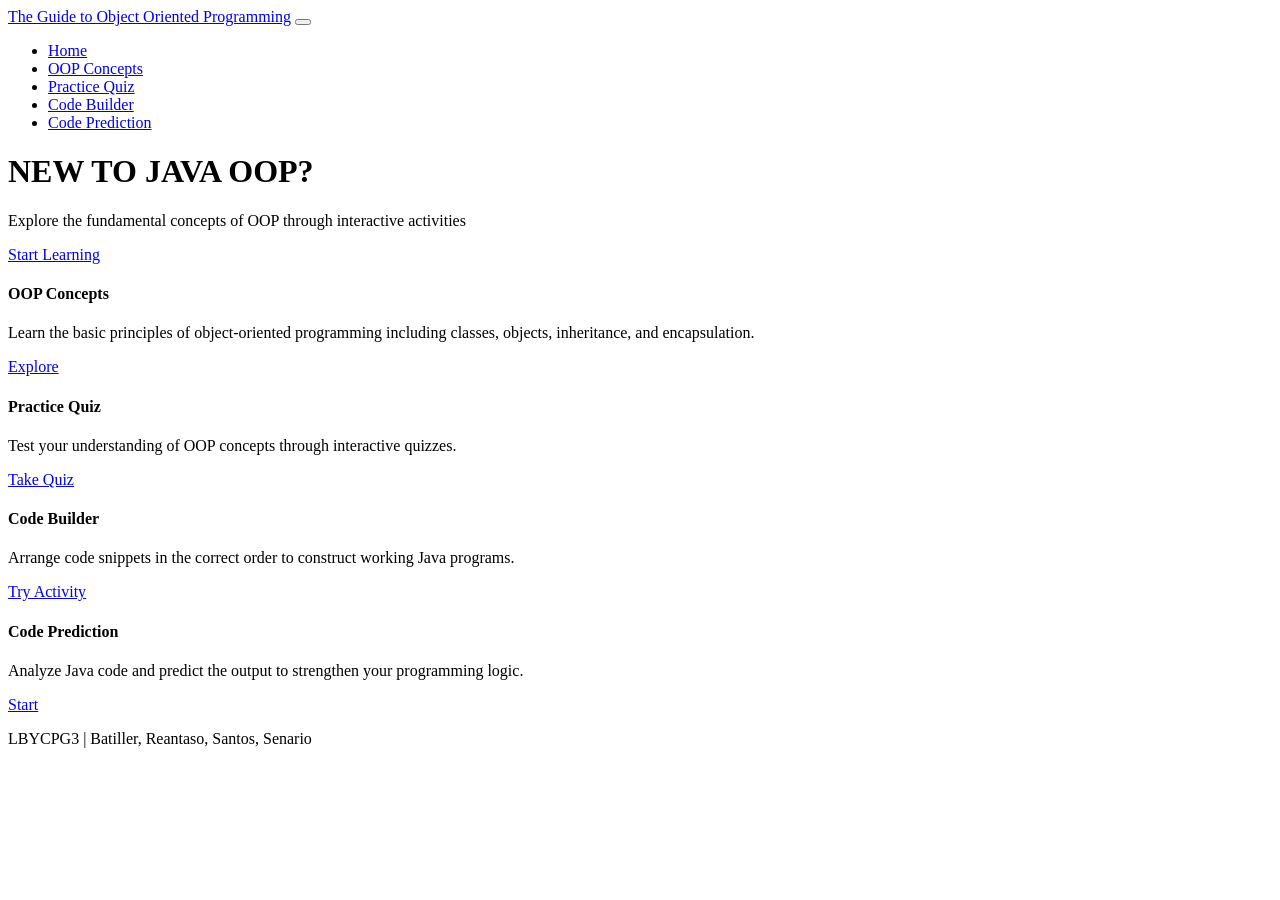
==== html/index.html @ 7b1b432b "index draft" ====
<!DOCTYPE html>
<html lang="en">

<head>
    <meta charset="UTF-8">
    <meta name="viewport" content="width=device-width, initial-scale=1.0">
    <title>Object Oriented Programming</title>

    <!-- Bootstrap CSS -->
    <link rel="stylesheet" href="css/bootstrap.css">

    <!-- Custom CSS -->
    <link rel="stylesheet" href="css/style.css">
</head>

<body>

<!-- NAVIGATION BAR -->
<nav class="navbar navbar-expand-lg navbar-dark bg-dark">
    <div class="container">

        <a class="navbar-brand" href="#">The Guide to Object Oriented Programming</a>

        <button class="navbar-toggler" type="button" data-bs-toggle="collapse" data-bs-target="#navMenu">
            <span class="navbar-toggler-icon"></span>
        </button>

        <div class="collapse navbar-collapse" id="navMenu">

            <ul class="navbar-nav ms-auto">

                <li class="nav-item">
                    <a class="nav-link" href="index.html">Home</a>
                </li>

                <li class="nav-item">
                    <a class="nav-link" href="oop.html">OOP Concepts</a>
                </li>

                <li class="nav-item">
                    <a class="nav-link" href="quiz.html">Practice Quiz</a>
                </li>

                <li class="nav-item">
                    <a class="nav-link" href="dragdrop.html">Code Builder</a>
                </li>

                <li class="nav-item">
                    <a class="nav-link" href="codepredict.html">Code Prediction</a>
                </li>

            </ul>

        </div>
    </div>
</nav>


<!-- MAIN SECTION -->
<header class="bg-primary text-white text-center p-5">

    <div class="container">

        <h1>NEW TO JAVA OOP?</h1> 

        <p class="lead"> <!-- Insert more information here -->
            Explore the fundamental concepts of OOP through interactive activities
        </p>

        <a href="oop.html" class="btn btn-light btn-lg mt-3">
            Start Learning
        </a>

    </div>

</header>


<!-- FEATURES SECTION -->
<section class="container mt-5">

    <div class="row text-center">

        <div class="col-md-3">

            <h4>OOP Concepts</h4>

            <p> <!-- Insert more information here -->
                Learn the basic principles of object-oriented programming including
                classes, objects, inheritance, and encapsulation.
            </p>

            <a href="oop.html" class="btn btn-outline-primary">
                Explore
            </a>

        </div>


        <div class="col-md-3">

            <h4>Practice Quiz</h4>

            <p> <!-- Insert more information here -->
                Test your understanding of OOP concepts through interactive quizzes.
            </p>

            <a href="quiz.html" class="btn btn-outline-primary">
                Take Quiz
            </a>

        </div>


        <div class="col-md-3">

            <h4>Code Builder</h4>

            <p> <!-- Insert more information here -->
                Arrange code snippets in the correct order to construct working
                Java programs.
            </p>

            <a href="dragdrop.html" class="btn btn-outline-primary">
                Try Activity
            </a>

        </div>


        <div class="col-md-3">

            <h4>Code Prediction</h4>

            <p> <!-- Insert more information here -->
                Analyze Java code and predict the output to strengthen your
                programming logic.
            </p>

            <a href="codepredict.html" class="btn btn-outline-primary">
                Start
            </a>

        </div>

    </div>

</section>


<!-- FOOTER -->
<footer class="bg-dark text-white text-center p-3 mt-5">

    <p>
        LBYCPG3 | Batiller, Reantaso, Santos, Senario 
    </p>

</footer>


<!-- Bootstrap JS -->
<script src="js/bootstrap.bundle.min.js"></script>

<!-- JS File -->
<script src="js/main.js"></script>

</body>
</html>
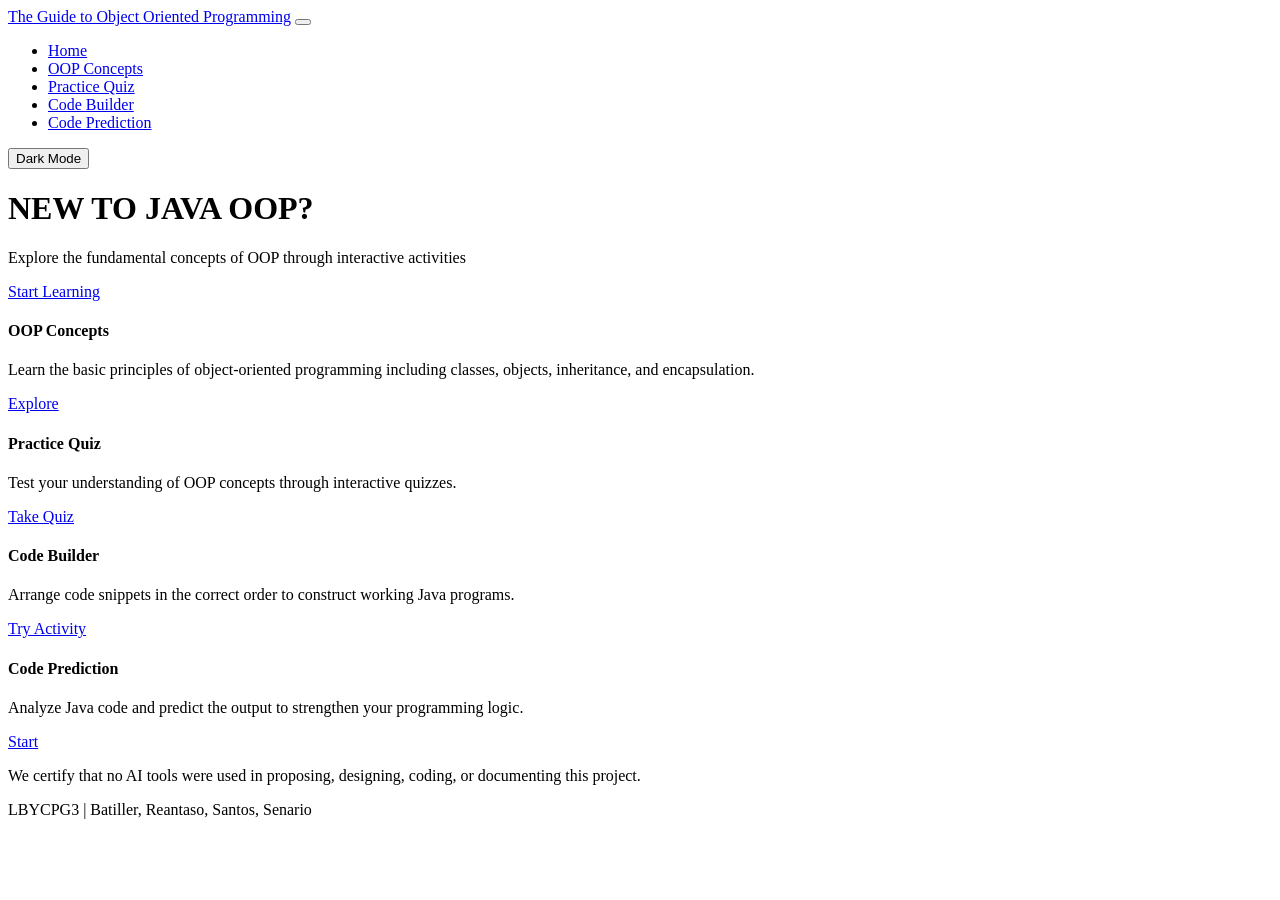
==== commit fc288764: "drag&drop + dark mode implementation" ====
--- a/html/index.html
+++ b/html/index.html
@@ -6,163 +6,165 @@
     <meta name="viewport" content="width=device-width, initial-scale=1.0">
     <title>Object Oriented Programming</title>
 
-    <!-- Bootstrap CSS -->
     <link rel="stylesheet" href="css/bootstrap.css">
+    <link rel="stylesheet" href="../css/style.css">
+    <link id="darkmode-style" rel="stylesheet" href="../css/darkmode.css" disabled>
 
-    <!-- Custom CSS -->
-    <link rel="stylesheet" href="css/style.css">
 </head>
 
 <body>
 
-<!-- NAVIGATION BAR -->
-<nav class="navbar navbar-expand-lg navbar-dark bg-dark">
-    <div class="container">
+    <!-- NAVIGATION BAR -->
+    <nav class="navbar navbar-expand-lg navbar-dark bg-dark">
+        <div class="container">
 
-        <a class="navbar-brand" href="#">The Guide to Object Oriented Programming</a>
+            <a class="navbar-brand" href="#">The Guide to Object Oriented Programming</a>
 
-        <button class="navbar-toggler" type="button" data-bs-toggle="collapse" data-bs-target="#navMenu">
-            <span class="navbar-toggler-icon"></span>
-        </button>
+            <button class="navbar-toggler" type="button" data-bs-toggle="collapse" data-bs-target="#navMenu">
+                <span class="navbar-toggler-icon"></span>
+            </button>
 
-        <div class="collapse navbar-collapse" id="navMenu">
+            <div class="collapse navbar-collapse" id="navMenu">
 
-            <ul class="navbar-nav ms-auto">
+                <ul class="navbar-nav ms-auto">
 
-                <li class="nav-item">
-                    <a class="nav-link" href="index.html">Home</a>
-                </li>
+                    <li class="nav-item">
+                        <a class="nav-link" href="index.html">Home</a>
+                    </li>
 
-                <li class="nav-item">
-                    <a class="nav-link" href="oop.html">OOP Concepts</a>
-                </li>
+                    <li class="nav-item">
+                        <a class="nav-link" href="oop.html">OOP Concepts</a>
+                    </li>
 
-                <li class="nav-item">
-                    <a class="nav-link" href="quiz.html">Practice Quiz</a>
-                </li>
+                    <li class="nav-item">
+                        <a class="nav-link" href="quiz.html">Practice Quiz</a>
+                    </li>
 
-                <li class="nav-item">
-                    <a class="nav-link" href="dragdrop.html">Code Builder</a>
-                </li>
+                    <li class="nav-item">
+                        <a class="nav-link" href="dragdrop.html">Code Builder</a>
+                    </li>
 
-                <li class="nav-item">
-                    <a class="nav-link" href="codepredict.html">Code Prediction</a>
-                </li>
+                    <li class="nav-item">
+                        <a class="nav-link" href="codepredict.html">Code Prediction</a>
+                    </li>
 
-            </ul>
+                </ul>
 
+                <button class="btn btn-outline-light ms-3" onclick="toggleDarkMode()">Dark Mode</button>
+
+            </div>
         </div>
-    </div>
-</nav>
+    </nav>
 
 
-<!-- MAIN SECTION -->
-<header class="bg-primary text-white text-center p-5">
+    <!-- MAIN SECTION -->
+    <header class="bg-primary text-white text-center p-5">
 
-    <div class="container">
+        <div class="container">
 
-        <h1>NEW TO JAVA OOP?</h1> 
+            <h1>NEW TO JAVA OOP?</h1>
 
-        <p class="lead"> <!-- Insert more information here -->
-            Explore the fundamental concepts of OOP through interactive activities
-        </p>
-
-        <a href="oop.html" class="btn btn-light btn-lg mt-3">
-            Start Learning
-        </a>
-
-    </div>
-
-</header>
-
-
-<!-- FEATURES SECTION -->
-<section class="container mt-5">
-
-    <div class="row text-center">
-
-        <div class="col-md-3">
-
-            <h4>OOP Concepts</h4>
-
-            <p> <!-- Insert more information here -->
-                Learn the basic principles of object-oriented programming including
-                classes, objects, inheritance, and encapsulation.
+            <p class="lead"> <!-- Insert more information here -->
+                Explore the fundamental concepts of OOP through interactive activities
             </p>
 
-            <a href="oop.html" class="btn btn-outline-primary">
-                Explore
+            <a href="oop.html" class="btn btn-light btn-lg mt-3">
+                Start Learning
             </a>
 
         </div>
 
+    </header>
 
-        <div class="col-md-3">
 
-            <h4>Practice Quiz</h4>
+    <!-- FEATURES SECTION -->
+    <section class="container mt-5">
 
-            <p> <!-- Insert more information here -->
-                Test your understanding of OOP concepts through interactive quizzes.
-            </p>
+        <div class="row text-center">
 
-            <a href="quiz.html" class="btn btn-outline-primary">
-                Take Quiz
-            </a>
+            <div class="col-md-3">
+
+                <h4>OOP Concepts</h4>
+
+                <p> <!-- Insert more information here -->
+                    Learn the basic principles of object-oriented programming including
+                    classes, objects, inheritance, and encapsulation.
+                </p>
+
+                <a href="oop.html" class="btn btn-outline-primary">
+                    Explore
+                </a>
+
+            </div>
+
+
+            <div class="col-md-3">
+
+                <h4>Practice Quiz</h4>
+
+                <p> <!-- Insert more information here -->
+                    Test your understanding of OOP concepts through interactive quizzes.
+                </p>
+
+                <a href="quiz.html" class="btn btn-outline-primary">
+                    Take Quiz
+                </a>
+
+            </div>
+
+
+            <div class="col-md-3">
+
+                <h4>Code Builder</h4>
+
+                <p> <!-- Insert more information here -->
+                    Arrange code snippets in the correct order to construct working
+                    Java programs.
+                </p>
+
+                <a href="dragdrop.html" class="btn btn-outline-primary">
+                    Try Activity
+                </a>
+
+            </div>
+
+
+            <div class="col-md-3">
+
+                <h4>Code Prediction</h4>
+
+                <p> <!-- Insert more information here -->
+                    Analyze Java code and predict the output to strengthen your
+                    programming logic.
+                </p>
+
+                <a href="codepredict.html" class="btn btn-outline-primary">
+                    Start
+                </a>
+
+            </div>
 
         </div>
 
-
-        <div class="col-md-3">
-
-            <h4>Code Builder</h4>
-
-            <p> <!-- Insert more information here -->
-                Arrange code snippets in the correct order to construct working
-                Java programs.
-            </p>
-
-            <a href="dragdrop.html" class="btn btn-outline-primary">
-                Try Activity
-            </a>
-
-        </div>
+    </section>
 
 
-        <div class="col-md-3">
+    <!-- FOOTER -->
+    <footer class="bg-dark text-white text-center p-3 mt-5">
 
-            <h4>Code Prediction</h4>
+        <p>We certify that no AI tools were used in proposing, designing, coding, or documenting this project.</p>
+        <p>LBYCPG3 | Batiller, Reantaso, Santos, Senario </p>
 
-            <p> <!-- Insert more information here -->
-                Analyze Java code and predict the output to strengthen your
-                programming logic.
-            </p>
-
-            <a href="codepredict.html" class="btn btn-outline-primary">
-                Start
-            </a>
-
-        </div>
-
-    </div>
-
-</section>
+    </footer>
 
 
-<!-- FOOTER -->
-<footer class="bg-dark text-white text-center p-3 mt-5">
+    <!-- Bootstrap JS -->
+    <script src="js/bootstrap.bundle.min.js"></script>
 
-    <p>
-        LBYCPG3 | Batiller, Reantaso, Santos, Senario 
-    </p>
-
-</footer>
-
-
-<!-- Bootstrap JS -->
-<script src="js/bootstrap.bundle.min.js"></script>
-
-<!-- JS File -->
-<script src="js/main.js"></script>
+    <!-- JS File -->
+    <script src="../js/main.js"></script>
+    <script src="../js/darkmode.js"></script>
 
 </body>
+
 </html>
--- a/css/darkmode.css
+++ b/css/darkmode.css
@@ -0,0 +1,24 @@
+/* DARK MODE STYLES */
+
+body {
+    background-color: #121212;
+    color: #ffffff;
+}
+
+.card {
+    background-color: #1e1e1e;
+    color: white;
+}
+
+.navbar {
+    background-color: #000 !important;
+}
+
+.list-group-item {
+    background-color: #1e1e1e;
+    color: white;
+}
+
+footer {
+    background-color: #000;
+}
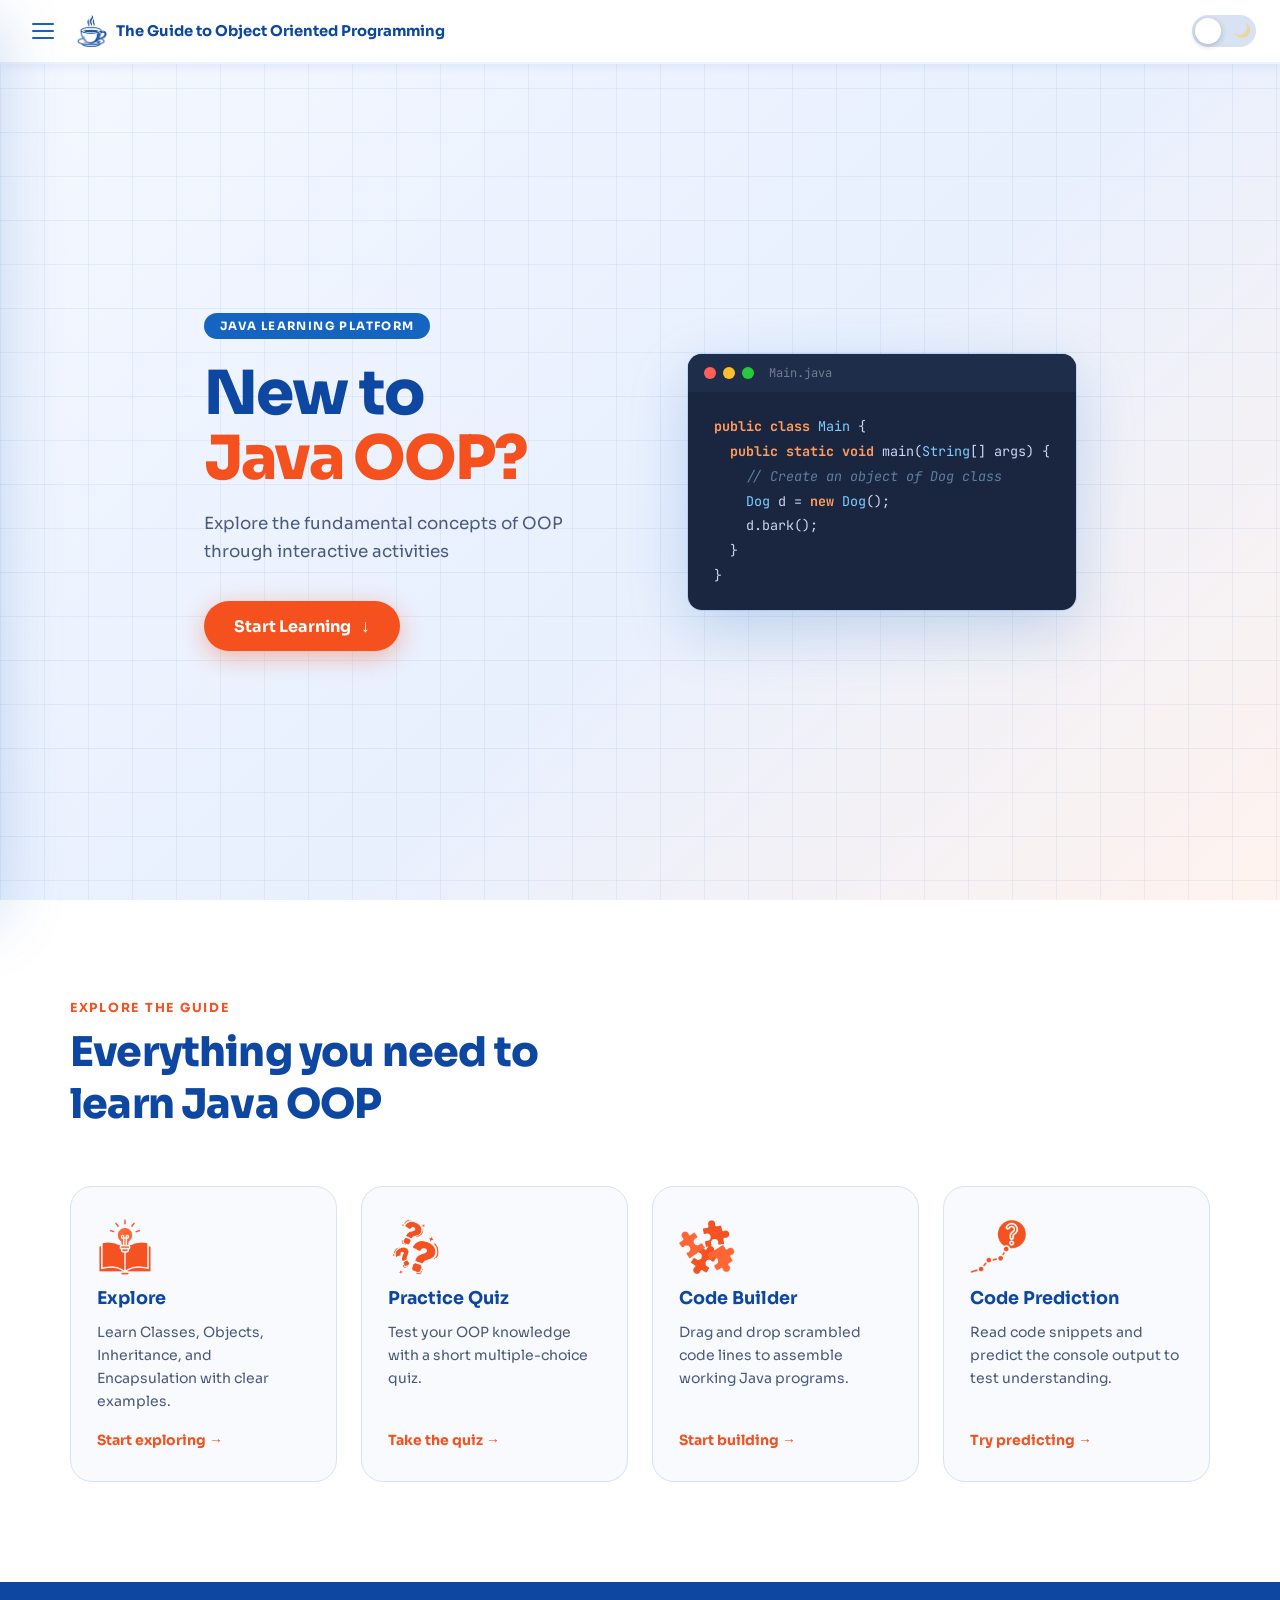
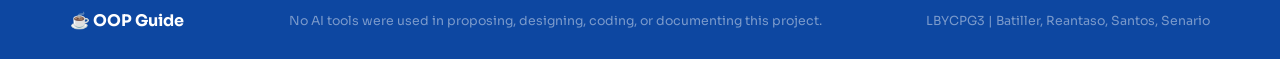
==== commit 8bff4575: "js, html, css, assets" ====
--- a/html/index.html
+++ b/html/index.html
@@ -1,170 +1,123 @@
 <!DOCTYPE html>
 <html lang="en">
-
 <head>
-    <meta charset="UTF-8">
-    <meta name="viewport" content="width=device-width, initial-scale=1.0">
-    <title>Object Oriented Programming</title>
-
-    <link rel="stylesheet" href="css/bootstrap.css">
-    <link rel="stylesheet" href="../css/style.css">
-    <link id="darkmode-style" rel="stylesheet" href="../css/darkmode.css" disabled>
-
+  <meta charset="UTF-8" />
+  <meta name="viewport" content="width=device-width, initial-scale=1.0" />
+  <title>The Guide to Object Oriented Programming</title>
+  <link rel="preconnect" href="https://fonts.googleapis.com" />
+  <link rel="preconnect" href="https://fonts.gstatic.com" crossorigin />
+  <link href="https://fonts.googleapis.com/css2?family=JetBrains+Mono:wght@400;700&family=Sora:wght@300;400;600;700;800&display=swap" rel="stylesheet" />
+  <link rel="stylesheet" href="../css/style.css" />
+  <link rel="stylesheet" id="darkmode-style" href="../css/darkmode.css" disabled />
 </head>
-
 <body>
 
-    <!-- NAVIGATION BAR -->
-    <nav class="navbar navbar-expand-lg navbar-dark bg-dark">
-        <div class="container">
+  <!-- NAVBAR -->
+  <!-- The navigation bar is dynamically loaded here using navbar.js -->
+  <div id="navbar-root"></div>
 
-            <a class="navbar-brand" href="#">The Guide to Object Oriented Programming</a>
+  <!-- HERO SECTION -->
+  <!-- This is the main landing section. Includes background grid, title, subtitle, CTA button, and a sample code window. -->
+  <section class="hero" id="hero">
+    <div class="hero-bg-grid"></div>
+    <div class="hero-content">
+      <!-- Badge showing platform type -->
+      <span class="hero-badge">Java Learning Platform</span>
+      <!-- Main title with emphasis on Java OOP -->
+      <h1 class="hero-title">New to<br><span class="hero-accent">Java OOP?</span></h1>
+      <!-- Short description under the title -->
+      <p class="hero-subtitle">Explore the fundamental concepts of OOP through interactive activities</p>
+      <!-- Call-to-action button linking to features section -->
+      <a href="#features" class="hero-btn">Start Learning <span class="btn-arrow">↓</span></a>
+    </div>
 
-            <button class="navbar-toggler" type="button" data-bs-toggle="collapse" data-bs-target="#navMenu">
-                <span class="navbar-toggler-icon"></span>
-            </button>
+    <!-- Hero visual: shows a sample Java code snippet in a stylized code window -->
+    <div class="hero-visual">
+      <div class="code-window">
+        <div class="code-window-bar">
+          <!-- Red, yellow, green dots imitate a code editor window -->
+          <span class="dot dot-red"></span>
+          <span class="dot dot-yellow"></span>
+          <span class="dot dot-green"></span>
+          <span class="code-window-title">Main.java</span>
+        </div>
+        <div class="code-window-body">
+          <!-- Sample Java code snippet demonstrating object creation and method call -->
+          <span class="kw">public class</span> <span class="cn">Main</span> {<br>
+          &nbsp;&nbsp;<span class="kw">public static void</span> main(<span class="cn">String</span>[] args) {<br>
+          &nbsp;&nbsp;&nbsp;&nbsp;<span class="cm">// Create an object of Dog class</span><br>
+          &nbsp;&nbsp;&nbsp;&nbsp;<span class="cn">Dog</span> d = <span class="kw">new</span> <span class="cn">Dog</span>();<br>
+          &nbsp;&nbsp;&nbsp;&nbsp;d.bark();<br>
+          &nbsp;&nbsp;}<br>
+          }
+        </div>
+      </div>
+    </div>
+  </section>
 
-            <div class="collapse navbar-collapse" id="navMenu">
+  <!-- FEATURES SECTION -->
+  <!-- Lists the core interactive features of the platform: Explore, Quiz, Code Builder, and Code Prediction -->
+  <section class="features" id="features">
+    <div class="features-inner">
+      <p class="features-eyebrow">Explore the Guide</p>
+      <h2 class="features-title">Everything you need to learn Java OOP</h2>
+      <div class="cards-grid">
 
-                <ul class="navbar-nav ms-auto">
+        <!-- Feature card: Explore -->
+        <a href="oop.html" class="feature-card">
+          <div class="feature-card-icon">
+            <img src="assets/explore.png" alt="Explore Icon">
+          </div>
+          <h3 class="feature-card-title">Explore</h3>
+          <p class="feature-card-desc">Learn Classes, Objects, Inheritance, and Encapsulation with clear examples.</p>
+          <span class="feature-card-cta">Start exploring →</span>
+        </a>
 
-                    <li class="nav-item">
-                        <a class="nav-link" href="index.html">Home</a>
-                    </li>
+        <!-- Feature card: Practice Quiz -->
+        <a href="quiz.html" class="feature-card">
+          <div class="feature-card-icon">
+            <img src="assets/practiceQuiz.png" alt="Practice Quiz Icon">
+          </div>
+          <h3 class="feature-card-title">Practice Quiz</h3>
+          <p class="feature-card-desc">Test your OOP knowledge with a short multiple-choice quiz.</p>
+          <span class="feature-card-cta">Take the quiz →</span>
+        </a>
 
-                    <li class="nav-item">
-                        <a class="nav-link" href="oop.html">OOP Concepts</a>
-                    </li>
+        <!-- Feature card: Code Builder -->
+        <a href="dragdrop.html" class="feature-card">
+          <div class="feature-card-icon">
+            <img src="assets/codeBuilder.png" alt="Code Builder Icon">
+          </div>
+          <h3 class="feature-card-title">Code Builder</h3>
+          <p class="feature-card-desc">Drag and drop scrambled code lines to assemble working Java programs.</p>
+          <span class="feature-card-cta">Start building →</span>
+        </a>
 
-                    <li class="nav-item">
-                        <a class="nav-link" href="quiz.html">Practice Quiz</a>
-                    </li>
+        <!-- Feature card: Code Prediction -->
+        <a href="codepredict.html" class="feature-card">
+          <div class="feature-card-icon">
+            <img src="assets/codePrediction.png" alt="Code Prediction Icon">
+          </div>
+          <h3 class="feature-card-title">Code Prediction</h3>
+          <p class="feature-card-desc">Read code snippets and predict the console output to test understanding.</p>
+          <span class="feature-card-cta">Try predicting →</span>
+        </a>
 
-                    <li class="nav-item">
-                        <a class="nav-link" href="dragdrop.html">Code Builder</a>
-                    </li>
+      </div>
+    </div>
+  </section>
 
-                    <li class="nav-item">
-                        <a class="nav-link" href="codepredict.html">Code Prediction</a>
-                    </li>
+  <!-- FOOTER -->
+  <!-- Contains logo and credits for the project -->
+  <footer class="footer">
+    <div class="footer-inner">
+      <span class="footer-logo">☕ OOP Guide</span>
+      <span class="footer-credit">No AI tools were used in proposing, designing, coding, or documenting this project.</span>
+      <span class="footer-credit">LBYCPG3 | Batiller, Reantaso, Santos, Senario</span>
+    </div>
+  </footer>
 
-                </ul>
-
-                <button class="btn btn-outline-light ms-3" onclick="toggleDarkMode()">Dark Mode</button>
-
-            </div>
-        </div>
-    </nav>
-
-
-    <!-- MAIN SECTION -->
-    <header class="bg-primary text-white text-center p-5">
-
-        <div class="container">
-
-            <h1>NEW TO JAVA OOP?</h1>
-
-            <p class="lead"> <!-- Insert more information here -->
-                Explore the fundamental concepts of OOP through interactive activities
-            </p>
-
-            <a href="oop.html" class="btn btn-light btn-lg mt-3">
-                Start Learning
-            </a>
-
-        </div>
-
-    </header>
-
-
-    <!-- FEATURES SECTION -->
-    <section class="container mt-5">
-
-        <div class="row text-center">
-
-            <div class="col-md-3">
-
-                <h4>OOP Concepts</h4>
-
-                <p> <!-- Insert more information here -->
-                    Learn the basic principles of object-oriented programming including
-                    classes, objects, inheritance, and encapsulation.
-                </p>
-
-                <a href="oop.html" class="btn btn-outline-primary">
-                    Explore
-                </a>
-
-            </div>
-
-
-            <div class="col-md-3">
-
-                <h4>Practice Quiz</h4>
-
-                <p> <!-- Insert more information here -->
-                    Test your understanding of OOP concepts through interactive quizzes.
-                </p>
-
-                <a href="quiz.html" class="btn btn-outline-primary">
-                    Take Quiz
-                </a>
-
-            </div>
-
-
-            <div class="col-md-3">
-
-                <h4>Code Builder</h4>
-
-                <p> <!-- Insert more information here -->
-                    Arrange code snippets in the correct order to construct working
-                    Java programs.
-                </p>
-
-                <a href="dragdrop.html" class="btn btn-outline-primary">
-                    Try Activity
-                </a>
-
-            </div>
-
-
-            <div class="col-md-3">
-
-                <h4>Code Prediction</h4>
-
-                <p> <!-- Insert more information here -->
-                    Analyze Java code and predict the output to strengthen your
-                    programming logic.
-                </p>
-
-                <a href="codepredict.html" class="btn btn-outline-primary">
-                    Start
-                </a>
-
-            </div>
-
-        </div>
-
-    </section>
-
-
-    <!-- FOOTER -->
-    <footer class="bg-dark text-white text-center p-3 mt-5">
-
-        <p>We certify that no AI tools were used in proposing, designing, coding, or documenting this project.</p>
-        <p>LBYCPG3 | Batiller, Reantaso, Santos, Senario </p>
-
-    </footer>
-
-
-    <!-- Bootstrap JS -->
-    <script src="js/bootstrap.bundle.min.js"></script>
-
-    <!-- JS File -->
-    <script src="../js/main.js"></script>
-    <script src="../js/darkmode.js"></script>
-
-</body>
-
-</html>+  <!-- Scripts -->
+  <!-- Navbar and main JS functionalities -->
+  <script src="../js/navbar.js"></script>
+  <script src="../js/main.js"></script>
--- a/css/style.css
+++ b/css/style.css
@@ -0,0 +1,710 @@
+
+
+/* ---------- CSS VARIABLES ---------- */
+:root {
+  --java-blue:        #1565C0;
+  --java-blue-light:  #1E88E5;
+  --java-blue-dark:   #0D47A1;
+  --java-orange:      #F4511E;
+  --java-orange-light:#FF7043;
+  --java-orange-dark: #BF360C;
+
+  --white:      #FFFFFF;
+  --off-white:  #F5F8FF;
+  --gray-50:    #F8FAFD;
+  --gray-100:   #EEF2F9;
+  --gray-200:   #D8E2F3;
+  --gray-400:   #9AAAC8;
+  --gray-600:   #4A5A7A;
+  --gray-800:   #1A2540;
+
+  --nav-h:      64px;
+  --sidebar-w:  272px;
+
+  --r-sm: 8px;
+  --r-md: 14px;
+  --r-lg: 22px;
+
+  --sh-sm: 0 2px 10px rgba(21,101,192,0.10);
+  --sh-md: 0 8px 28px rgba(21,101,192,0.15);
+  --sh-lg: 0 20px 60px rgba(21,101,192,0.22);
+
+  --ease: 0.28s cubic-bezier(0.4,0,0.2,1);
+
+  --font: 'Sora', sans-serif;
+  --mono: 'JetBrains Mono', monospace;
+}
+
+/* ---------- RESET ---------- */
+*, *::before, *::after {
+  box-sizing: border-box;
+  margin: 0;
+  padding: 0;
+}
+
+html {
+  scroll-behavior: smooth;
+}
+
+body {
+  font-family: var(--font);
+  background: var(--off-white);
+  color: var(--gray-800);
+  min-height: 100vh;
+  overflow-x: hidden;
+}
+
+a {
+  text-decoration: none;
+  color: inherit;
+}
+
+/* =============================================
+   SIDEBAR OVERLAY
+   ============================================= */
+.sidebar-overlay {
+  position: fixed;
+  inset: 0;
+  background: rgba(13, 47, 100, 0.42);
+  backdrop-filter: blur(3px);
+  z-index: 200;
+  opacity: 0;
+  pointer-events: none;
+  transition: opacity var(--ease);
+}
+
+.sidebar-overlay.active {
+  opacity: 1;
+  pointer-events: all;
+}
+
+/* =============================================
+   SIDEBAR
+   ============================================= */
+.sidebar {
+  position: fixed;
+  top: 0;
+  left: 0;
+  height: 100%;
+  width: var(--sidebar-w);
+  background: var(--java-blue-dark);
+  z-index: 300;
+  display: flex;
+  flex-direction: column;
+  transform: translateX(calc(-1 * var(--sidebar-w)));
+  transition: transform var(--ease);
+  box-shadow: var(--sh-lg);
+}
+
+.sidebar.open {
+  transform: translateX(0);
+}
+
+.sidebar-header {
+  display: flex;
+  align-items: center;
+  justify-content: space-between;
+  padding: 22px 20px 16px;
+  border-bottom: 1px solid rgba(255, 255, 255, 0.10);
+}
+
+.sidebar-logo {
+  display: flex;
+  align-items: center;
+  gap: 10px;
+}
+
+.sidebar-logo-icon {
+  font-size: 1.4rem;
+}
+
+.sidebar-logo-text {
+  font-family: var(--font);
+  font-weight: 700;
+  font-size: 1rem;
+  color: var(--white);
+  letter-spacing: 0.01em;
+}
+
+.sidebar-close {
+  background: rgba(255, 255, 255, 0.10);
+  border: none;
+  color: var(--white);
+  width: 34px;
+  height: 34px;
+  border-radius: 50%;
+  cursor: pointer;
+  font-size: 0.85rem;
+  display: flex;
+  align-items: center;
+  justify-content: center;
+  transition: background var(--ease);
+}
+
+.sidebar-close:hover {
+  background: var(--java-orange);
+}
+
+.sidebar-nav {
+  flex: 1;
+  padding: 18px 12px;
+  display: flex;
+  flex-direction: column;
+  gap: 4px;
+  overflow-y: auto;
+}
+
+.sidebar-link {
+  display: flex;
+  align-items: center;
+  gap: 12px;
+  padding: 12px 14px;
+  border-radius: var(--r-sm);
+  color: rgba(255, 255, 255, 0.72);
+  font-size: 0.92rem;
+  font-weight: 500;
+  transition: background var(--ease), color var(--ease);
+}
+
+.sidebar-link:hover {
+  background: rgba(255, 255, 255, 0.10);
+  color: var(--white);
+}
+
+.sidebar-link.active {
+  background: var(--java-orange);
+  color: var(--white);
+  font-weight: 700;
+}
+
+/* ---------- IMAGE ICONS ---------- */
+.sidebar-link-icon {
+  width: 20px;
+  height: 20px;
+  object-fit: contain;
+  flex-shrink: 0;
+}
+
+.feature-card-icon {
+  width: 56px;
+  height: 56px;
+  display: flex;
+  align-items: center;
+  justify-content: center;
+}
+
+.feature-card-icon img {
+  width: 100%;
+  height: 100%;
+  object-fit: contain;
+}
+
+.sidebar-footer {
+  padding: 16px 20px;
+  border-top: 1px solid rgba(255, 255, 255, 0.10);
+}
+
+.sidebar-footer p {
+  color: rgba(255, 255, 255, 0.42);
+  font-size: 0.75rem;
+  line-height: 1.8;
+}
+
+/* =============================================
+   TOP NAVBAR
+   ============================================= */
+.topnav {
+  position: fixed;
+  top: 0;
+  left: 0;
+  right: 0;
+  height: var(--nav-h);
+  background: var(--white);
+  border-bottom: 2px solid var(--gray-100);
+  z-index: 100;
+  display: flex;
+  align-items: center;
+  justify-content: space-between;
+  padding: 0 24px;
+  gap: 16px;
+  box-shadow: var(--sh-sm);
+  transition: box-shadow var(--ease);
+}
+
+.topnav.scrolled {
+  box-shadow: var(--sh-md);
+}
+
+.topnav-left {
+  display: flex;
+  align-items: center;
+  gap: 14px;
+  flex-shrink: 0;
+}
+
+.hamburger {
+  background: none;
+  border: none;
+  cursor: pointer;
+  width: 38px;
+  height: 38px;
+  display: flex;
+  flex-direction: column;
+  justify-content: center;
+  align-items: center;
+  gap: 5px;
+  border-radius: var(--r-sm);
+  padding: 6px;
+  transition: background var(--ease);
+  flex-shrink: 0;
+}
+
+.hamburger:hover {
+  background: var(--gray-100);
+}
+
+.hamburger span {
+  display: block;
+  width: 22px;
+  height: 2px;
+  background: var(--java-blue);
+  border-radius: 2px;
+  transition: transform var(--ease), opacity var(--ease);
+}
+
+.topnav-brand {
+  display: flex;
+  align-items: center;
+  gap: 8px;
+  font-weight: 700;
+  font-size: 0.92rem;
+  color: var(--java-blue-dark);
+}
+
+.nav-logo {
+  width: 32px;
+  height: 32px;
+  object-fit: contain;
+  flex-shrink: 0;
+}
+
+.brand-text {
+  display: none;
+}
+
+.topnav-links {
+  display: none;
+  align-items: center;
+  gap: 4px;
+  margin-left: auto;
+}
+
+.topnav-link {
+  padding: 6px 14px;
+  border-radius: 20px;
+  font-size: 0.875rem;
+  font-weight: 600;
+  color: var(--gray-600);
+  transition: background var(--ease), color var(--ease);
+}
+
+.topnav-link:hover {
+  background: var(--gray-100);
+  color: var(--java-blue);
+}
+
+.topnav-link.active {
+  background: var(--java-blue);
+  color: var(--white);
+}
+
+/* ---------- DARK MODE TOGGLE SWITCH ---------- */
+.darkmode-toggle {
+  display: flex;
+  align-items: center;
+  flex-shrink: 0;
+  cursor: pointer;
+  gap: 0;
+}
+
+/* The pill track */
+.toggle-track {
+  position: relative;
+  width: 64px;
+  height: 32px;
+  border-radius: 32px;
+  background: var(--gray-200);
+  transition: background 0.35s ease;
+  display: flex;
+  align-items: center;
+  padding: 0 5px;
+  justify-content: space-between;
+  border: none;
+  cursor: pointer;
+  outline: none;
+}
+
+/* Icon inside the track — sun on left, moon on right */
+.toggle-track .icon-sun,
+.toggle-track .icon-moon {
+  font-size: 0.85rem;
+  line-height: 1;
+  z-index: 1;
+  transition: opacity 0.3s ease;
+  user-select: none;
+}
+
+.toggle-track .icon-sun  { opacity: 1; }
+.toggle-track .icon-moon { opacity: 0.4; }
+
+/* The sliding knob */
+.toggle-knob {
+  position: absolute;
+  top: 3px;
+  left: 3px;
+  width: 26px;
+  height: 26px;
+  border-radius: 50%;
+  background: var(--white);
+  box-shadow: 0 2px 6px rgba(0,0,0,0.20);
+  transition: transform 0.35s cubic-bezier(0.4,0,0.2,1), background 0.35s ease;
+  z-index: 2;
+}
+
+/* DARK STATE — applied via JS class on the button */
+.toggle-track.dark {
+  background: #1a1a1a;
+}
+.toggle-track.dark .icon-sun  { opacity: 0.35; }
+.toggle-track.dark .icon-moon { opacity: 1; }
+.toggle-track.dark .toggle-knob {
+  transform: translateX(32px);
+  background: #f0f0f0;
+}
+
+/* =============================================
+   HERO
+   ============================================= */
+.hero {
+  min-height: 100vh;
+  padding-top: var(--nav-h);
+  display: flex;
+  align-items: center;
+  justify-content: center;
+  gap: 64px;
+  padding-left: 60px;
+  padding-right: 60px;
+  position: relative;
+  background: linear-gradient(135deg, var(--off-white) 0%, #E8F0FE 55%, #FFF3EE 100%);
+  overflow: hidden;
+}
+
+.hero-bg-grid {
+  position: absolute;
+  inset: 0;
+  background-image:
+    linear-gradient(rgba(21, 101, 192, 0.07) 1px, transparent 1px),
+    linear-gradient(90deg, rgba(21, 101, 192, 0.07) 1px, transparent 1px);
+  background-size: 44px 44px;
+  pointer-events: none;
+}
+
+.hero-content {
+  max-width: 500px;
+  z-index: 1;
+  animation: fadeSlideUp 0.65s ease both;
+}
+
+.hero-badge {
+  display: inline-block;
+  background: var(--java-blue);
+  color: var(--white);
+  font-size: 0.72rem;
+  font-weight: 700;
+  letter-spacing: 0.12em;
+  text-transform: uppercase;
+  padding: 6px 16px;
+  border-radius: 20px;
+  margin-bottom: 22px;
+}
+
+.hero-title {
+  font-size: clamp(2.4rem, 5.5vw, 3.8rem);
+  font-weight: 800;
+  line-height: 1.08;
+  color: var(--java-blue-dark);
+  margin-bottom: 18px;
+  letter-spacing: -0.03em;
+}
+
+.hero-accent {
+  color: var(--java-orange);
+}
+
+.hero-subtitle {
+  font-size: 1.05rem;
+  color: var(--gray-600);
+  line-height: 1.65;
+  margin-bottom: 36px;
+  font-weight: 400;
+  max-width: 420px;
+}
+
+.hero-btn {
+  display: inline-flex;
+  align-items: center;
+  gap: 10px;
+  background: var(--java-orange);
+  color: var(--white);
+  font-family: var(--font);
+  font-weight: 700;
+  font-size: 1rem;
+  padding: 14px 30px;
+  border-radius: 50px;
+  border: none;
+  cursor: pointer;
+  box-shadow: 0 6px 24px rgba(244, 81, 30, 0.38);
+  transition: transform var(--ease), box-shadow var(--ease), background var(--ease);
+}
+
+.hero-btn:hover {
+  background: var(--java-orange-dark);
+  transform: translateY(-2px);
+  box-shadow: 0 12px 36px rgba(244, 81, 30, 0.44);
+}
+
+.btn-arrow {
+  font-size: 1.1rem;
+  transition: transform var(--ease);
+}
+
+.hero-btn:hover .btn-arrow {
+  transform: translateY(3px);
+}
+
+/* CODE WINDOW */
+.hero-visual {
+  z-index: 1;
+  animation: fadeSlideUp 0.65s 0.18s ease both;
+  flex-shrink: 0;
+}
+
+.code-window {
+  background: var(--gray-800);
+  border-radius: var(--r-md);
+  overflow: hidden;
+  box-shadow: var(--sh-lg), 0 0 0 1px rgba(21,101,192,0.15);
+  min-width: 320px;
+  max-width: 400px;
+  animation: floatWindow 4s ease-in-out infinite;
+}
+
+@keyframes floatWindow {
+  0%, 100% { transform: translateY(0); }
+  50%       { transform: translateY(-10px); }
+}
+
+.code-window-bar {
+  background: #1e2d4a;
+  padding: 11px 16px;
+  display: flex;
+  align-items: center;
+  gap: 7px;
+}
+
+.dot {
+  width: 12px;
+  height: 12px;
+  border-radius: 50%;
+}
+
+.dot-red    { background: #FF5F56; }
+.dot-yellow { background: #FFBD2E; }
+.dot-green  { background: #27C93F; }
+
+.code-window-title {
+  font-family: var(--mono);
+  font-size: 0.75rem;
+  color: rgba(255,255,255,0.38);
+  margin-left: 8px;
+}
+
+.code-window-body {
+  font-family: var(--mono);
+  font-size: 0.84rem;
+  line-height: 1.85;
+  padding: 22px 26px;
+  color: #C9D8F5;
+  overflow-x: auto;
+}
+
+.kw { color: #FF9D5C; font-weight: 700; }
+.cn { color: #7ECFFF; }
+.cm { color: #5d7fa0; font-style: italic; }
+
+/* =============================================
+   FEATURES SECTION
+   ============================================= */
+.features {
+  background: var(--white);
+  padding: 100px 60px;
+}
+
+.features-inner {
+  max-width: 1140px;
+  margin: 0 auto;
+}
+
+.features-eyebrow {
+  font-size: 0.78rem;
+  font-weight: 700;
+  letter-spacing: 0.14em;
+  text-transform: uppercase;
+  color: var(--java-orange);
+  margin-bottom: 10px;
+}
+
+.features-title {
+  font-size: clamp(1.8rem, 3.2vw, 2.6rem);
+  font-weight: 800;
+  color: var(--java-blue-dark);
+  margin-bottom: 56px;
+  letter-spacing: -0.02em;
+  max-width: 560px;
+}
+
+.cards-grid {
+  display: grid;
+  grid-template-columns: repeat(4, 1fr);
+  gap: 24px;
+}
+
+.feature-card {
+  background: var(--gray-50);
+  border: 1.5px solid var(--gray-200);
+  border-radius: var(--r-lg);
+  padding: 32px 26px;
+  display: flex;
+  flex-direction: column;
+  gap: 12px;
+  position: relative;
+  overflow: hidden;
+  transition: transform var(--ease), box-shadow var(--ease), border-color var(--ease);
+}
+
+.feature-card::after {
+  content: '';
+  position: absolute;
+  bottom: 0; left: 0; right: 0;
+  height: 4px;
+  background: linear-gradient(90deg, var(--java-blue), var(--java-orange));
+  transform: scaleX(0);
+  transform-origin: left;
+  transition: transform var(--ease);
+}
+
+.feature-card:hover {
+  transform: translateY(-6px);
+  box-shadow: var(--sh-md);
+  border-color: var(--java-blue-light);
+}
+
+.feature-card:hover::after {
+  transform: scaleX(1);
+}
+
+.feature-card-title {
+  font-size: 1.1rem;
+  font-weight: 700;
+  color: var(--java-blue-dark);
+}
+
+.feature-card-desc {
+  font-size: 0.875rem;
+  color: var(--gray-600);
+  line-height: 1.65;
+  flex: 1;
+}
+
+.feature-card-cta {
+  font-size: 0.875rem;
+  font-weight: 700;
+  color: var(--java-orange);
+  margin-top: 6px;
+  display: inline-block;
+  transition: letter-spacing var(--ease);
+}
+
+.feature-card:hover .feature-card-cta {
+  letter-spacing: 0.03em;
+}
+
+/* =============================================
+   FOOTER
+   ============================================= */
+.footer {
+  background: var(--java-blue-dark);
+  padding: 28px 60px;
+}
+
+.footer-inner {
+  max-width: 1140px;
+  margin: 0 auto;
+  display: flex;
+  align-items: center;
+  justify-content: space-between;
+  flex-wrap: wrap;
+  gap: 10px;
+}
+
+.footer-logo {
+  font-size: 1rem;
+  font-weight: 700;
+  color: var(--white);
+}
+
+.footer-credit {
+  font-size: 0.78rem;
+  color: rgba(255,255,255,0.45);
+}
+
+/* =============================================
+   ANIMATIONS
+   ============================================= */
+@keyframes fadeSlideUp {
+  from { opacity: 0; transform: translateY(30px); }
+  to   { opacity: 1; transform: translateY(0); }
+}
+
+/* =============================================
+   RESPONSIVE
+   ============================================= */
+@media (min-width: 960px) {
+  .topnav-links { display: flex; }
+  .brand-text   { display: inline; }
+}
+
+@media (max-width: 1024px) {
+  .cards-grid { grid-template-columns: repeat(2, 1fr); }
+}
+
+@media (max-width: 860px) {
+  .hero {
+    flex-direction: column;
+    padding: 100px 28px 70px;
+    gap: 44px;
+    text-align: center;
+    min-height: auto;
+  }
+  .hero-subtitle { margin-left: auto; margin-right: auto; }
+  .hero-visual { width: 100%; }
+  .code-window { max-width: 100%; min-width: unset; }
+  .features { padding: 70px 28px; }
+  .footer   { padding: 24px 28px; }
+  .footer-inner { flex-direction: column; text-align: center; }
+}
+
+@media (max-width: 560px) {
+  .cards-grid { grid-template-columns: 1fr; }
+  .darkmode-btn { display: none; }
+}
--- a/css/darkmode.css
+++ b/css/darkmode.css
@@ -1,24 +1,117 @@
-/* DARK MODE STYLES */
+/* =============================================
+   CPG3 OOP GUIDE — darkmode.css
+   Dark theme — high readability
+   ============================================= */
 
+/* ---------- BASE ---------- */
 body {
-    background-color: #121212;
-    color: #ffffff;
+  background: #111827;
+  color: #e2e8f0;
 }
 
-.card {
-    background-color: #1e1e1e;
-    color: white;
+/* ---------- NAVBAR ---------- */
+.topnav {
+  background: #0f172a;
+  border-bottom-color: #1e293b;
+  box-shadow: 0 2px 10px rgba(0,0,0,0.4);
 }
 
-.navbar {
-    background-color: #000 !important;
+.topnav-brand      { color: #e2e8f0; }
+.hamburger span    { background: #94b4d4; }
+.topnav-link       { color: #94b4d4; }
+.topnav-link:hover { background: rgba(148,180,212,0.12); color: #e2e8f0; }
+.topnav-link.active { background: #1d4ed8; color: #ffffff; }
+
+.darkmode-btn {
+  border-color: #1e293b;
+  color: #94b4d4;
+}
+.darkmode-btn:hover {
+  border-color: #3b82f6;
+  color: #e2e8f0;
+  background: rgba(59,130,246,0.12);
 }
 
-.list-group-item {
-    background-color: #1e1e1e;
-    color: white;
+/* ---------- SIDEBAR ---------- */
+.sidebar              { background: #0f172a; }
+.sidebar-header       { border-bottom-color: #1e293b; }
+.sidebar-logo-text    { color: #e2e8f0; }
+.sidebar-close        { background: rgba(255,255,255,0.08); color: #94b4d4; }
+.sidebar-close:hover  { background: #f4511e; color: #fff; }
+.sidebar-link         { color: #94b4d4; }
+.sidebar-link:hover   { background: rgba(255,255,255,0.08); color: #e2e8f0; }
+.sidebar-link.active  { background: #1d4ed8; color: #ffffff; }
+.sidebar-footer       { border-top-color: #1e293b; }
+.sidebar-footer p     { color: #475569; }
+.sidebar-overlay      { background: rgba(0,0,0,0.65); }
+
+/* ---------- HERO ---------- */
+.hero {
+  background: linear-gradient(135deg, #0f172a 0%, #111827 55%, #1c1007 100%);
+}
+.hero-bg-grid {
+  background-image:
+    linear-gradient(rgba(59,130,246,0.07) 1px, transparent 1px),
+    linear-gradient(90deg, rgba(59,130,246,0.07) 1px, transparent 1px);
+}
+.hero-badge    { background: #1d4ed8; color: #ffffff; }
+.hero-title    { color: #f1f5f9; }
+.hero-accent   { color: #fb923c; }
+.hero-subtitle { color: #94b4d4; }
+
+/* ---------- FEATURES ---------- */
+.features            { background: #0f172a; }
+.features-eyebrow    { color: #fb923c; }
+.features-title      { color: #f1f5f9; }
+.features-subtitle   { color: #94b4d4; }
+
+.feature-card            { background: #1e293b; border-color: #334155; }
+.feature-card:hover      { border-color: #3b82f6; box-shadow: 0 8px 28px rgba(0,0,0,0.4); }
+.feature-card-title      { color: #f1f5f9; }
+.feature-card-desc       { color: #94a3b8; }
+.feature-card-cta        { color: #fb923c; }
+
+/* ---------- OOP PAGE ---------- */
+.concept-nav             { border-right-color: #1e293b; }
+.concept-nav-label       { color: #475569; }
+.concept-nav-item        { color: #94a3b8; }
+.concept-nav-item:hover  { background: #1e293b; color: #e2e8f0; }
+.concept-nav-item.active { background: #1e293b; color: #93c5fd; border-left-color: #3b82f6; }
+
+.oop-page-header         { border-bottom-color: #1e293b; }
+.oop-page-title          { color: #f1f5f9; }
+.oop-page-subtitle       { color: #94a3b8; }
+
+.concept-section         { border-bottom-color: #1e293b; }
+.concept-number          { color: #334155; }
+.concept-title           { color: #f1f5f9; }
+.concept-desc            { color: #94a3b8; }
+
+.show-btn                { color: #60a5fa; }
+.show-btn:hover          { color: #fb923c; }
+
+/* Code block — light bg swapped for dark, text stays readable */
+.code-block {
+  background: #1e293b;
+  border-color: #334155;
+  border-left-color: #3b82f6;
+}
+.code-block pre { color: #e2e8f0; }
+.kw  { color: #93c5fd; }
+.cn  { color: #7dd3fc; }
+.str { color: #86efac; }
+.cm  { color: #64748b; }
+
+/* ---------- TOGGLE SWITCH (dark state) ---------- */
+.toggle-track        { background: #1a1a1a; }
+.toggle-track .icon-sun  { opacity: 0.35; }
+.toggle-track .icon-moon { opacity: 1; }
+.toggle-track .toggle-knob {
+  transform: translateX(32px);
+  background: #f0f0f0;
 }
 
-footer {
-    background-color: #000;
-}+/* ---------- FOOTER ---------- */
+.footer        { background: #0f172a; }
+.footer-logo   { color: #e2e8f0; }
+.footer-credit { color: #475569; }
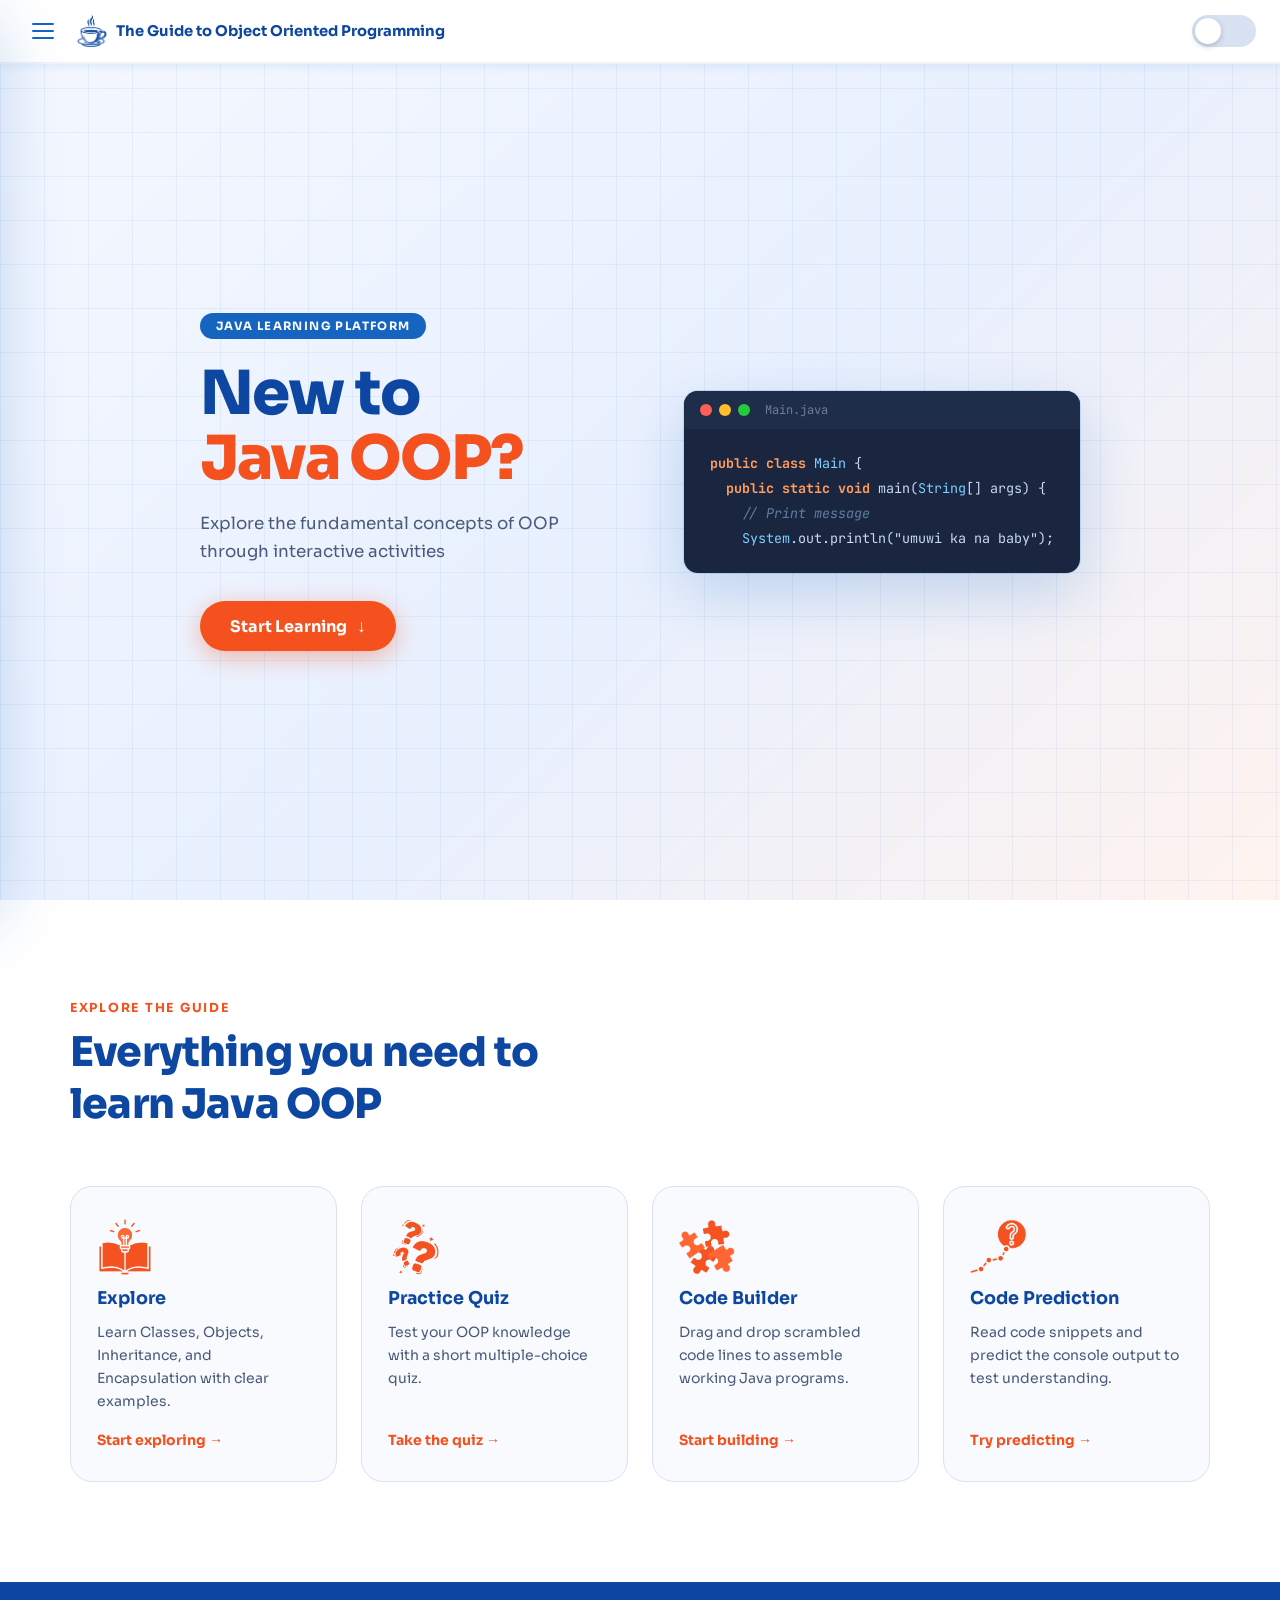
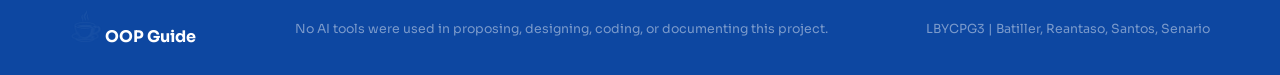
==== commit 45c9f1ee: "fixed comments/documentations on css, updated quiz css, minor adjustments on navbar and darkmode" ====
--- a/html/index.html
+++ b/html/index.html
@@ -9,6 +9,7 @@
   <link href="https://fonts.googleapis.com/css2?family=JetBrains+Mono:wght@400;700&family=Sora:wght@300;400;600;700;800&display=swap" rel="stylesheet" />
   <link rel="stylesheet" href="../css/style.css" />
   <link rel="stylesheet" id="darkmode-style" href="../css/darkmode.css" disabled />
+  <link rel="icon" type="image/png" href="assets/logoDark.png">
 </head>
 <body>
 
@@ -45,11 +46,9 @@
           <!-- Sample Java code snippet demonstrating object creation and method call -->
           <span class="kw">public class</span> <span class="cn">Main</span> {<br>
           &nbsp;&nbsp;<span class="kw">public static void</span> main(<span class="cn">String</span>[] args) {<br>
-          &nbsp;&nbsp;&nbsp;&nbsp;<span class="cm">// Create an object of Dog class</span><br>
-          &nbsp;&nbsp;&nbsp;&nbsp;<span class="cn">Dog</span> d = <span class="kw">new</span> <span class="cn">Dog</span>();<br>
-          &nbsp;&nbsp;&nbsp;&nbsp;d.bark();<br>
-          &nbsp;&nbsp;}<br>
-          }
+          &nbsp;&nbsp;&nbsp;&nbsp;<span class="cm">// Print message</span><br>
+          &nbsp;&nbsp;&nbsp;&nbsp;<span class="cn">System</span>.out.println(<span class="st">"umuwi ka na baby"</span>);<br>
+        
         </div>
       </div>
     </div>
@@ -107,15 +106,8 @@
     </div>
   </section>
 
-  <!-- FOOTER -->
-  <!-- Contains logo and credits for the project -->
-  <footer class="footer">
-    <div class="footer-inner">
-      <span class="footer-logo">☕ OOP Guide</span>
-      <span class="footer-credit">No AI tools were used in proposing, designing, coding, or documenting this project.</span>
-      <span class="footer-credit">LBYCPG3 | Batiller, Reantaso, Santos, Senario</span>
-    </div>
-  </footer>
+<div id="footer-root"></div>
+
 
   <!-- Scripts -->
   <!-- Navbar and main JS functionalities -->
--- a/css/style.css
+++ b/css/style.css
@@ -1,5 +1,3 @@
-
-
 /* ---------- CSS VARIABLES ---------- */
 :root {
   --java-blue:        #1565C0;
@@ -319,14 +317,6 @@
 }
 
 /* ---------- DARK MODE TOGGLE SWITCH ---------- */
-.darkmode-toggle {
-  display: flex;
-  align-items: center;
-  flex-shrink: 0;
-  cursor: pointer;
-  gap: 0;
-}
-
 /* The pill track */
 .toggle-track {
   position: relative;
@@ -342,6 +332,7 @@
   border: none;
   cursor: pointer;
   outline: none;
+  flex-shrink: 0;
 }
 
 /* Icon inside the track — sun on left, moon on right */
@@ -371,17 +362,6 @@
   z-index: 2;
 }
 
-/* DARK STATE — applied via JS class on the button */
-.toggle-track.dark {
-  background: #1a1a1a;
-}
-.toggle-track.dark .icon-sun  { opacity: 0.35; }
-.toggle-track.dark .icon-moon { opacity: 1; }
-.toggle-track.dark .toggle-knob {
-  transform: translateX(32px);
-  background: #f0f0f0;
-}
-
 /* =============================================
    HERO
    ============================================= */
@@ -696,15 +676,15 @@
     text-align: center;
     min-height: auto;
   }
-  .hero-subtitle { margin-left: auto; margin-right: auto; }
-  .hero-visual { width: 100%; }
-  .code-window { max-width: 100%; min-width: unset; }
-  .features { padding: 70px 28px; }
-  .footer   { padding: 24px 28px; }
-  .footer-inner { flex-direction: column; text-align: center; }
+  .hero-subtitle  { margin-left: auto; margin-right: auto; }
+  .hero-visual    { width: 100%; }
+  .code-window    { max-width: 100%; min-width: unset; }
+  .features       { padding: 70px 28px; }
+  .footer         { padding: 24px 28px; }
+  .footer-inner   { flex-direction: column; text-align: center; }
 }
 
 @media (max-width: 560px) {
-  .cards-grid { grid-template-columns: 1fr; }
+  .cards-grid   { grid-template-columns: 1fr; }
   .darkmode-btn { display: none; }
 }
--- a/css/darkmode.css
+++ b/css/darkmode.css
@@ -1,15 +1,21 @@
 /* =============================================
    CPG3 OOP GUIDE — darkmode.css
-   Dark theme — high readability
+   Purpose: Defines the dark theme styles for the
+   entire application, prioritizing readability,
+   contrast, and UI consistency across components.
    ============================================= */
 
-/* ---------- BASE ---------- */
+/* ---------- BASE STYLES ----------
+   Applies global dark background and default text color
+---------------------------------- */
 body {
   background: #111827;
   color: #e2e8f0;
 }
 
-/* ---------- NAVBAR ---------- */
+/* ---------- TOP NAVIGATION ----------
+   Styles for the fixed top navigation bar and its elements
+-------------------------------------- */
 .topnav {
   background: #0f172a;
   border-bottom-color: #1e293b;
@@ -18,10 +24,13 @@
 
 .topnav-brand      { color: #e2e8f0; }
 .hamburger span    { background: #94b4d4; }
+
+/* Navigation links (default, hover, active states) */
 .topnav-link       { color: #94b4d4; }
 .topnav-link:hover { background: rgba(148,180,212,0.12); color: #e2e8f0; }
 .topnav-link.active { background: #1d4ed8; color: #ffffff; }
 
+/* Dark mode toggle button */
 .darkmode-btn {
   border-color: #1e293b;
   color: #94b4d4;
@@ -32,86 +41,223 @@
   background: rgba(59,130,246,0.12);
 }
 
-/* ---------- SIDEBAR ---------- */
+/* ---------- SIDEBAR ----------
+   Off-canvas sidebar navigation and overlay
+---------------------------------- */
 .sidebar              { background: #0f172a; }
 .sidebar-header       { border-bottom-color: #1e293b; }
 .sidebar-logo-text    { color: #e2e8f0; }
+
+/* Close button */
 .sidebar-close        { background: rgba(255,255,255,0.08); color: #94b4d4; }
 .sidebar-close:hover  { background: #f4511e; color: #fff; }
+
+/* Sidebar links */
 .sidebar-link         { color: #94b4d4; }
 .sidebar-link:hover   { background: rgba(255,255,255,0.08); color: #e2e8f0; }
 .sidebar-link.active  { background: #1d4ed8; color: #ffffff; }
+
+/* Footer and overlay */
 .sidebar-footer       { border-top-color: #1e293b; }
 .sidebar-footer p     { color: #475569; }
 .sidebar-overlay      { background: rgba(0,0,0,0.65); }
 
-/* ---------- HERO ---------- */
+/* ---------- HERO SECTION ----------
+   Landing section with gradient + grid overlay
+---------------------------------- */
 .hero {
   background: linear-gradient(135deg, #0f172a 0%, #111827 55%, #1c1007 100%);
 }
+
+/* Subtle grid background effect */
 .hero-bg-grid {
   background-image:
     linear-gradient(rgba(59,130,246,0.07) 1px, transparent 1px),
     linear-gradient(90deg, rgba(59,130,246,0.07) 1px, transparent 1px);
 }
+
+/* Hero text styles */
 .hero-badge    { background: #1d4ed8; color: #ffffff; }
 .hero-title    { color: #f1f5f9; }
 .hero-accent   { color: #fb923c; }
 .hero-subtitle { color: #94b4d4; }
 
-/* ---------- FEATURES ---------- */
+/* ---------- FEATURES SECTION ----------
+   Card-based layout for feature highlights
+---------------------------------- */
 .features            { background: #0f172a; }
 .features-eyebrow    { color: #fb923c; }
 .features-title      { color: #f1f5f9; }
 .features-subtitle   { color: #94b4d4; }
 
+/* Feature cards */
 .feature-card            { background: #1e293b; border-color: #334155; }
 .feature-card:hover      { border-color: #3b82f6; box-shadow: 0 8px 28px rgba(0,0,0,0.4); }
 .feature-card-title      { color: #f1f5f9; }
 .feature-card-desc       { color: #94a3b8; }
 .feature-card-cta        { color: #fb923c; }
 
-/* ---------- OOP PAGE ---------- */
+/* ---------- OOP CONTENT PAGE ----------
+   Layout for concept navigation and sections
+---------------------------------- */
+
+/* Side navigation */
 .concept-nav             { border-right-color: #1e293b; }
 .concept-nav-label       { color: #475569; }
 .concept-nav-item        { color: #94a3b8; }
 .concept-nav-item:hover  { background: #1e293b; color: #e2e8f0; }
-.concept-nav-item.active { background: #1e293b; color: #93c5fd; border-left-color: #3b82f6; }
-
+.concept-nav-item.active {
+  background: #1e293b;
+  color: #93c5fd;
+  border-left-color: #3b82f6;
+}
+
+/* Page header */
 .oop-page-header         { border-bottom-color: #1e293b; }
 .oop-page-title          { color: #f1f5f9; }
 .oop-page-subtitle       { color: #94a3b8; }
 
+/* Concept sections */
 .concept-section         { border-bottom-color: #1e293b; }
 .concept-number          { color: #334155; }
 .concept-title           { color: #f1f5f9; }
 .concept-desc            { color: #94a3b8; }
 
+/* Expand/collapse button */
 .show-btn                { color: #60a5fa; }
 .show-btn:hover          { color: #fb923c; }
 
-/* Code block — light bg swapped for dark, text stays readable */
+/* Code block styling (dark mode adaptation) */
 .code-block {
   background: #1e293b;
   border-color: #334155;
   border-left-color: #3b82f6;
 }
 .code-block pre { color: #e2e8f0; }
-.kw  { color: #93c5fd; }
-.cn  { color: #7dd3fc; }
-.str { color: #86efac; }
-.cm  { color: #64748b; }
-
-/* ---------- TOGGLE SWITCH (dark state) ---------- */
+
+/* Syntax highlighting */
+.kw  { color: #93c5fd; }   /* keywords */
+.cn  { color: #7dd3fc; }   /* class names */
+.str { color: #86efac; }   /* strings */
+.cm  { color: #64748b; }   /* comments */
+
+/* ---------- TOGGLE SWITCH ----------
+   Dark mode state for toggle component
+---------------------------------- */
 .toggle-track        { background: #1a1a1a; }
 .toggle-track .icon-sun  { opacity: 0.35; }
 .toggle-track .icon-moon { opacity: 1; }
+
+/* Knob shifts right when dark mode is active */
 .toggle-track .toggle-knob {
   transform: translateX(32px);
   background: #f0f0f0;
 }
 
-/* ---------- FOOTER ---------- */
+/* ---------- FOOTER ----------
+   Footer styling consistent with dark theme
+---------------------------------- */
 .footer        { background: #0f172a; }
 .footer-logo   { color: #e2e8f0; }
-.footer-credit { color: #475569; }+.footer-credit { color: #475569; }
+
+/* =============================================
+   QUIZ PAGE — Dark Mode Overrides
+   Overrides specific components used in quiz UI
+   ============================================= */
+
+/* Header banner with gradient + grid overlay */
+.quiz-header {
+  background: linear-gradient(135deg, #0a1628 0%, #0f1f3d 60%, #162444 100%);
+}
+
+.quiz-header::before {
+  background-image:
+    linear-gradient(rgba(99,149,255,0.06) 1px, transparent 1px),
+    linear-gradient(90deg, rgba(99,149,255,0.06) 1px, transparent 1px);
+}
+
+.quiz-header h1   { color: #f1f5f9; }
+.quiz-header .lead { color: #93b4d8; }
+
+/* Question cards */
+.quiz-card {
+  background: #1a2540;
+  border-color: #243050;
+  box-shadow: 0 2px 10px rgba(0,0,0,0.35);
+}
+
+/* Decorative accent bar */
+.quiz-card::before {
+  background: linear-gradient(180deg, #3b82f6, #60a5fa);
+}
+
+.quiz-card:hover {
+  border-color: #3b5998;
+  box-shadow: 0 8px 28px rgba(0,0,0,0.45);
+}
+
+.quiz-card h5 { color: #bfd4f5; }
+
+/* Answer options */
+.quiz-option {
+  background: #111827;
+  border-color: #243050;
+}
+
+.quiz-option label {
+  color: #8ba8cc;
+}
+
+.quiz-option:hover {
+  background: #1a2f52;
+  border-color: #3b82f6;
+}
+
+.quiz-option:hover label {
+  color: #c7dcf8;
+}
+
+/* Radio button styling */
+.quiz-option input[type="radio"] {
+  accent-color: #60a5fa;
+}
+
+.quiz-option input[type="radio"]:checked + span {
+  color: #bfd4f5;
+}
+
+/* Submit button (accent color retained) */
+.quiz-submit-btn {
+  background: #f4511e;
+  box-shadow: 0 6px 24px rgba(244,81,30,0.28);
+}
+
+.quiz-submit-btn:hover {
+  background: #d84315;
+  box-shadow: 0 12px 36px rgba(244,81,30,0.38);
+}
+
+/* Score/result container */
+#score {
+  background: #1a2540;
+  border-color: #2a4a8a;
+  color: #bfd4f5;
+  box-shadow: 0 8px 28px rgba(0,0,0,0.4);
+}
+
+.score-message {
+  color: #7a9cc4;
+}
+
+/* Retry button */
+.quiz-retry-btn {
+  color: #60a5fa;
+  border-color: #2a4a8a;
+}
+
+.quiz-retry-btn:hover {
+  background: #1d4ed8;
+  color: #ffffff;
+  border-color: #1d4ed8;
+}
